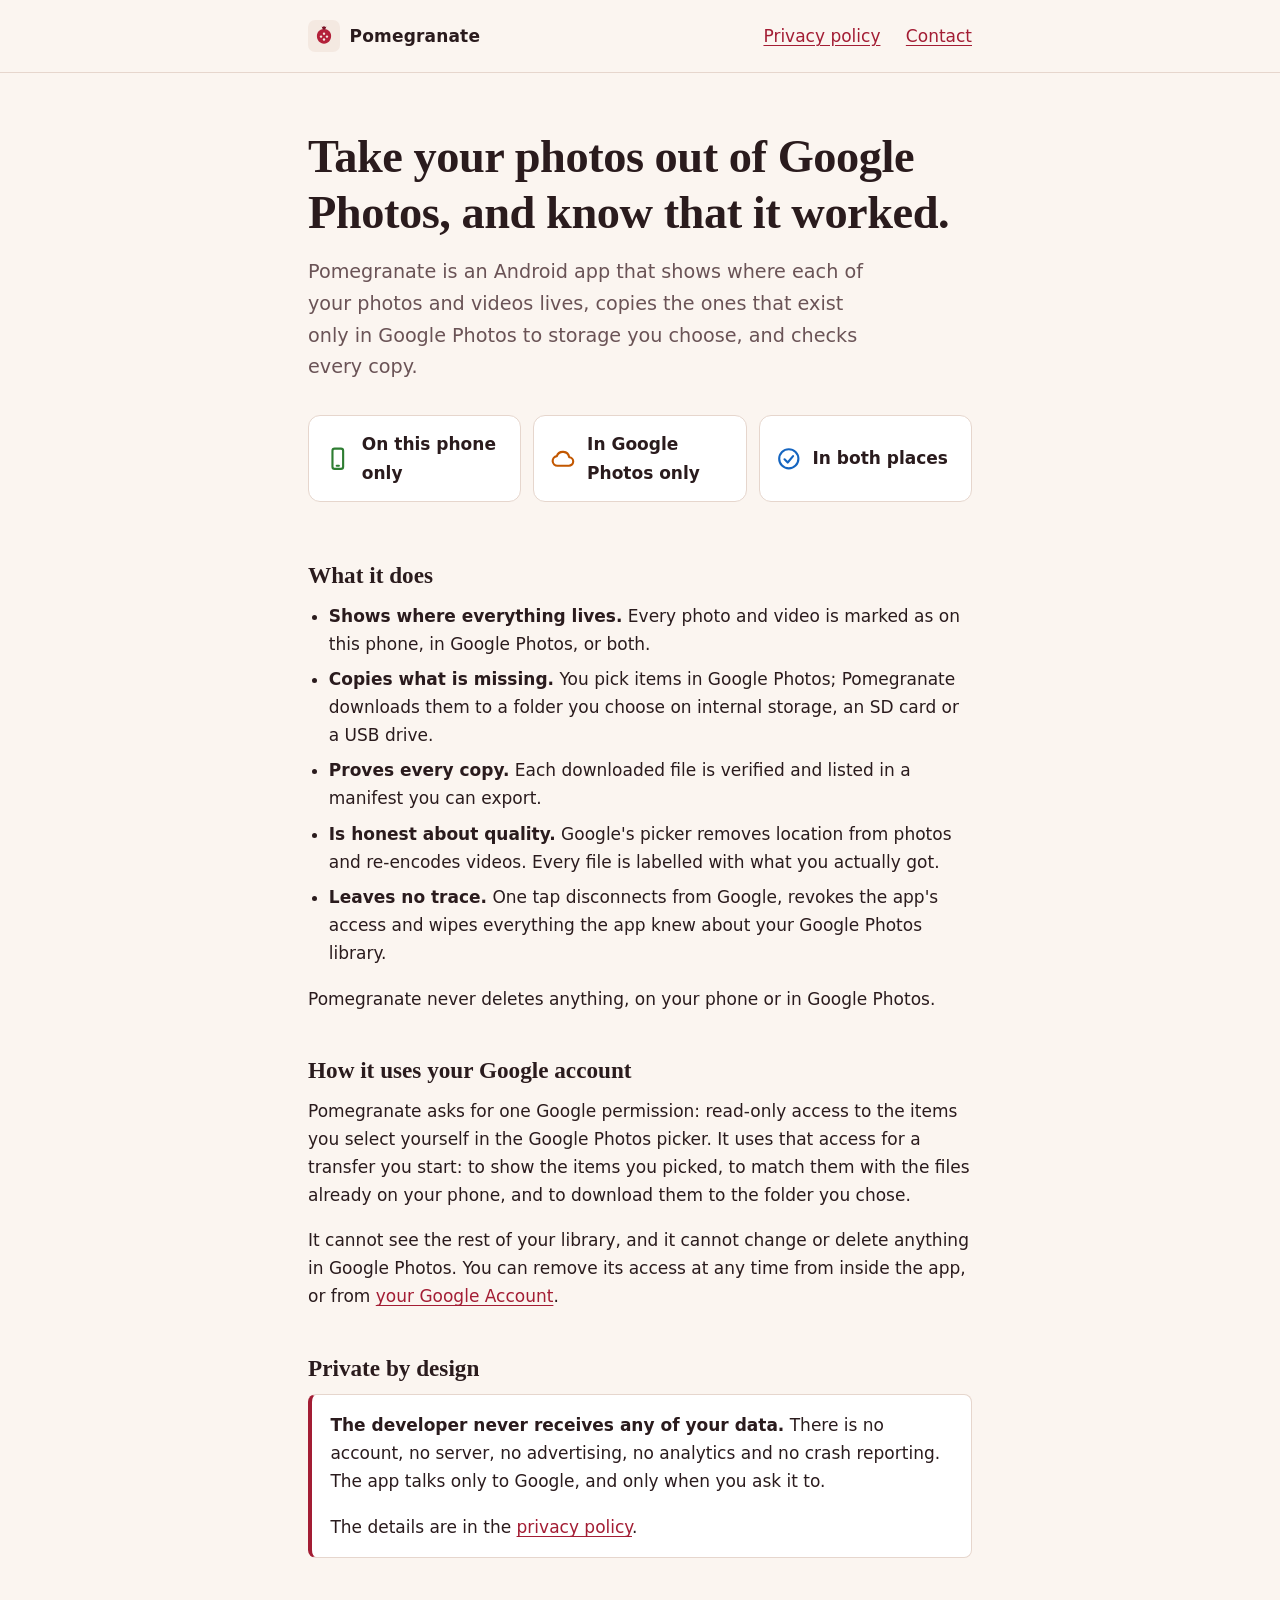
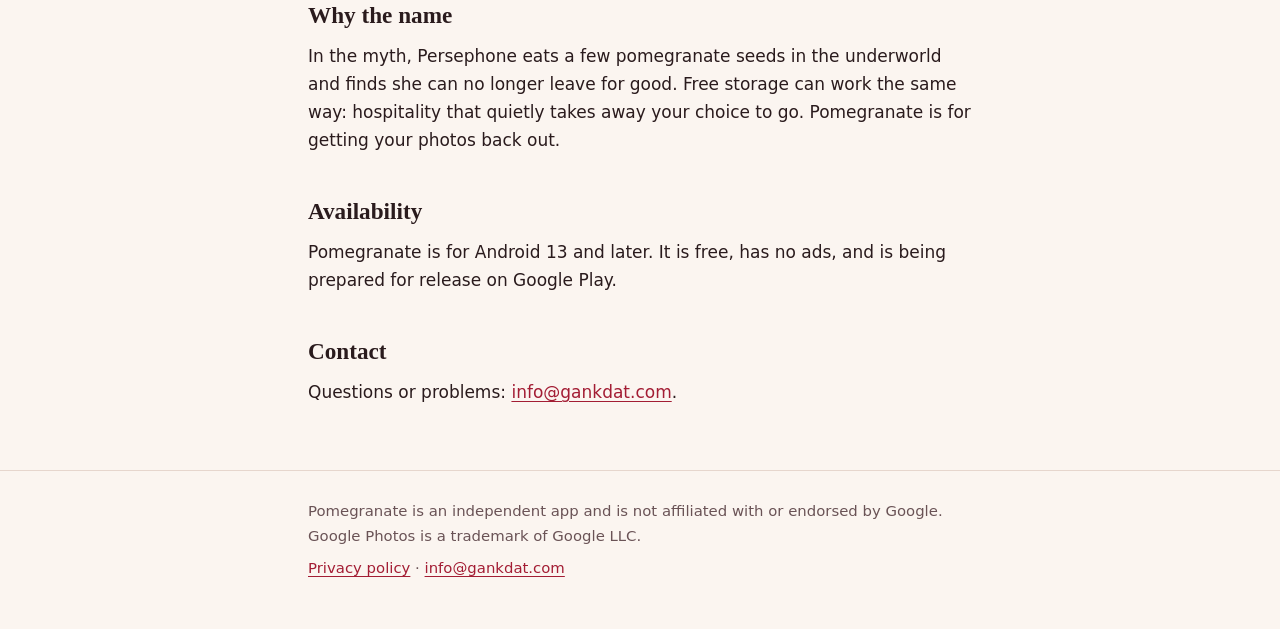
==== site/pomegranate/index.html @ b2cea37d "feat(play): homepage and privacy pages for gankdat.com, policy link in Settings (task 35) Static sit" ====
<!doctype html>
<html lang="en">
<head>
<meta charset="utf-8">
<meta name="viewport" content="width=device-width, initial-scale=1">
<title>Pomegranate for Google Photos</title>
<meta name="description" content="Pomegranate is an Android app that shows where each of your photos lives, copies your Google Photos library to storage you choose, and verifies every file.">
<link rel="canonical" href="https://gankdat.com/pomegranate/">
<link rel="stylesheet" href="style.css">
<link rel="icon" href="icon.svg" type="image/svg+xml">
</head>
<body>

<header class="site">
  <div class="wrap">
    <a class="brand" href="./" aria-label="Pomegranate home">
      <svg viewBox="0 0 108 108" aria-hidden="true">
        <rect width="108" height="108" rx="24" fill="#F4E9E1"/>
        <path fill="#B3213A" d="M54 30c-14 0-24 10-24 24s10 26 24 26 24-12 24-26S68 30 54 30z"/>
        <path fill="#7A1326" d="M46 22l4 10h8l4-10-4 2-4-4-4 4z"/>
        <g fill="#F4E9E1"><circle cx="54" cy="46" r="4"/><circle cx="44" cy="56" r="4"/><circle cx="64" cy="56" r="4"/><circle cx="54" cy="66" r="4"/></g>
      </svg>
      Pomegranate
    </a>
    <nav aria-label="Site">
      <a href="privacy/">Privacy policy</a>
      <a href="mailto:info@gankdat.com">Contact</a>
    </nav>
  </div>
</header>

<main class="wrap">

  <section class="hero">
    <h1>Take your photos out of Google Photos, and know that it worked.</h1>
    <p class="lede">Pomegranate is an Android app that shows where each of your photos and videos lives, copies the ones that exist only in Google Photos to storage you choose, and checks every copy.</p>

    <ul class="states" aria-label="The three places a photo can be">
      <li>
        <svg class="phone" viewBox="0 0 24 24" fill="none" stroke="currentColor" stroke-width="2" stroke-linecap="round" stroke-linejoin="round" aria-hidden="true"><rect x="7" y="2.5" width="10" height="19" rx="2"/><path d="M11 18.5h2"/></svg>
        <span>On this phone only</span>
      </li>
      <li>
        <svg class="cloud" viewBox="0 0 24 24" fill="none" stroke="currentColor" stroke-width="2" stroke-linecap="round" stroke-linejoin="round" aria-hidden="true"><path d="M7 18.5a4.5 4.5 0 0 1-.6-8.96A6 6 0 0 1 18 10.5a4 4 0 0 1-.5 8z"/></svg>
        <span>In Google Photos only</span>
      </li>
      <li>
        <svg class="both" viewBox="0 0 24 24" fill="none" stroke="currentColor" stroke-width="2" stroke-linecap="round" stroke-linejoin="round" aria-hidden="true"><circle cx="12" cy="12" r="9"/><path d="M8 12.5l3 3 5-6"/></svg>
        <span>In both places</span>
      </li>
    </ul>
  </section>

  <h2>What it does</h2>
  <ul>
    <li><strong>Shows where everything lives.</strong> Every photo and video is marked as on this phone, in Google Photos, or both.</li>
    <li><strong>Copies what is missing.</strong> You pick items in Google Photos; Pomegranate downloads them to a folder you choose on internal storage, an SD card or a USB drive.</li>
    <li><strong>Proves every copy.</strong> Each downloaded file is verified and listed in a manifest you can export.</li>
    <li><strong>Is honest about quality.</strong> Google's picker removes location from photos and re-encodes videos. Every file is labelled with what you actually got.</li>
    <li><strong>Leaves no trace.</strong> One tap disconnects from Google, revokes the app's access and wipes everything the app knew about your Google Photos library.</li>
  </ul>
  <p>Pomegranate never deletes anything, on your phone or in Google Photos.</p>

  <h2>How it uses your Google account</h2>
  <p>Pomegranate asks for one Google permission: read-only access to the items you select yourself in the Google Photos picker. It uses that access for a transfer you start: to show the items you picked, to match them with the files already on your phone, and to download them to the folder you chose.</p>
  <p>It cannot see the rest of your library, and it cannot change or delete anything in Google Photos. You can remove its access at any time from inside the app, or from <a href="https://myaccount.google.com/permissions">your Google Account</a>.</p>

  <h2>Private by design</h2>
  <div class="callout">
    <p><strong>The developer never receives any of your data.</strong> There is no account, no server, no advertising, no analytics and no crash reporting. The app talks only to Google, and only when you ask it to.</p>
    <p>The details are in the <a href="privacy/">privacy policy</a>.</p>
  </div>

  <h2>Why the name</h2>
  <p>In the myth, Persephone eats a few pomegranate seeds in the underworld and finds she can no longer leave for good. Free storage can work the same way: hospitality that quietly takes away your choice to go. Pomegranate is for getting your photos back out.</p>

  <h2>Availability</h2>
  <p>Pomegranate is for Android 13 and later. It is free, has no ads, and is being prepared for release on Google Play.</p>

  <h2>Contact</h2>
  <p>Questions or problems: <a href="mailto:info@gankdat.com">info@gankdat.com</a>.</p>

</main>

<footer class="site">
  <div class="wrap">
    <p>Pomegranate is an independent app and is not affiliated with or endorsed by Google. Google Photos is a trademark of Google LLC.</p>
    <p><a href="privacy/">Privacy policy</a> · <a href="mailto:info@gankdat.com">info@gankdat.com</a></p>
  </div>
</footer>

</body>
</html>
---- site/pomegranate/style.css ----
/* Pomegranate website. Self-contained on purpose: no scripts, no web fonts,
   no third-party requests, so the pages keep the promise they describe. */

:root {
  --paper: #fbf5f0;
  --panel: #ffffff;
  --ink: #2a1b1d;
  --muted: #6a5356;
  --rule: #e6d6cd;
  --accent: #a31d34;
  --accent-deep: #7a1326;
  --phone: #2e7d32;
  --cloud: #c25700;
  --both: #1565c0;
  color-scheme: light dark;
}

@media (prefers-color-scheme: dark) {
  :root {
    --paper: #181112;
    --panel: #221819;
    --ink: #f3e7e2;
    --muted: #b9a5a3;
    --rule: #3a2a2c;
    --accent: #f08a9b;
    --accent-deep: #f4a9b5;
    --phone: #81c784;
    --cloud: #ffb74d;
    --both: #64b5f6;
  }
}

* { box-sizing: border-box; }

html { -webkit-text-size-adjust: 100%; }

body {
  margin: 0;
  background: var(--paper);
  color: var(--ink);
  font: 1.0625rem/1.65 system-ui, -apple-system, "Segoe UI", Roboto, Helvetica, Arial, sans-serif;
}

.wrap {
  max-width: 44rem;
  margin: 0 auto;
  padding: 0 1.25rem;
}

header.site {
  padding: 1.25rem 0;
  border-bottom: 1px solid var(--rule);
}

header.site .wrap {
  display: flex;
  align-items: center;
  justify-content: space-between;
  gap: 1rem;
  flex-wrap: wrap;
}

.brand {
  display: inline-flex;
  align-items: center;
  gap: 0.6rem;
  color: var(--ink);
  text-decoration: none;
  font-weight: 650;
  letter-spacing: 0.01em;
}

.brand svg { width: 2rem; height: 2rem; flex: none; }

nav a { margin-left: 1.25rem; }
nav a:first-child { margin-left: 0; }

a { color: var(--accent); text-underline-offset: 0.18em; }
a:hover { color: var(--accent-deep); }
a:focus-visible { outline: 2px solid var(--accent); outline-offset: 3px; border-radius: 2px; }

h1, h2 {
  font-family: "Iowan Old Style", "Palatino Linotype", Palatino, Georgia, serif;
  font-weight: 600;
  line-height: 1.2;
  text-wrap: balance;
}

h1 { font-size: clamp(2rem, 6vw, 2.9rem); margin: 0 0 1rem; letter-spacing: -0.01em; }
h2 { font-size: 1.45rem; margin: 2.75rem 0 0.75rem; }

p, ul, ol, table { margin: 0 0 1.1rem; }
ul, ol { padding-left: 1.3rem; }
li { margin-bottom: 0.45rem; }

.hero { padding: 3.5rem 0 1rem; }
.lede { font-size: 1.2rem; color: var(--muted); max-width: 36rem; }
.updated { color: var(--muted); font-size: 0.95rem; }

/* The three places a photo can be: same colours and order as in the app. */
.states {
  list-style: none;
  padding: 0;
  margin: 2rem 0 0;
  display: grid;
  gap: 0.75rem;
  grid-template-columns: repeat(auto-fit, minmax(12rem, 1fr));
}

.states li {
  margin: 0;
  background: var(--panel);
  border: 1px solid var(--rule);
  border-radius: 0.75rem;
  padding: 0.9rem 1rem;
  display: flex;
  align-items: center;
  gap: 0.7rem;
  font-weight: 600;
}

.states svg { width: 1.6rem; height: 1.6rem; flex: none; }
.states .phone { color: var(--phone); }
.states .cloud { color: var(--cloud); }
.states .both { color: var(--both); }
.states span { color: var(--ink); }

.callout {
  background: var(--panel);
  border: 1px solid var(--rule);
  border-left: 4px solid var(--accent);
  border-radius: 0.5rem;
  padding: 1rem 1.15rem;
}

.callout p:last-child { margin-bottom: 0; }

.table-scroll { overflow-x: auto; margin: 0 0 1.1rem; }

table {
  border-collapse: collapse;
  width: 100%;
  min-width: 34rem;
  margin: 0;
  font-size: 0.97rem;
}

th, td {
  text-align: left;
  vertical-align: top;
  padding: 0.6rem 0.75rem;
  border-bottom: 1px solid var(--rule);
}

th { color: var(--muted); font-weight: 600; }

code {
  font: 0.92em ui-monospace, SFMono-Regular, Menlo, Consolas, monospace;
  overflow-wrap: anywhere;
}

footer.site {
  margin-top: 4rem;
  padding: 1.75rem 0 2.5rem;
  border-top: 1px solid var(--rule);
  color: var(--muted);
  font-size: 0.93rem;
}

footer.site p { margin-bottom: 0.5rem; }
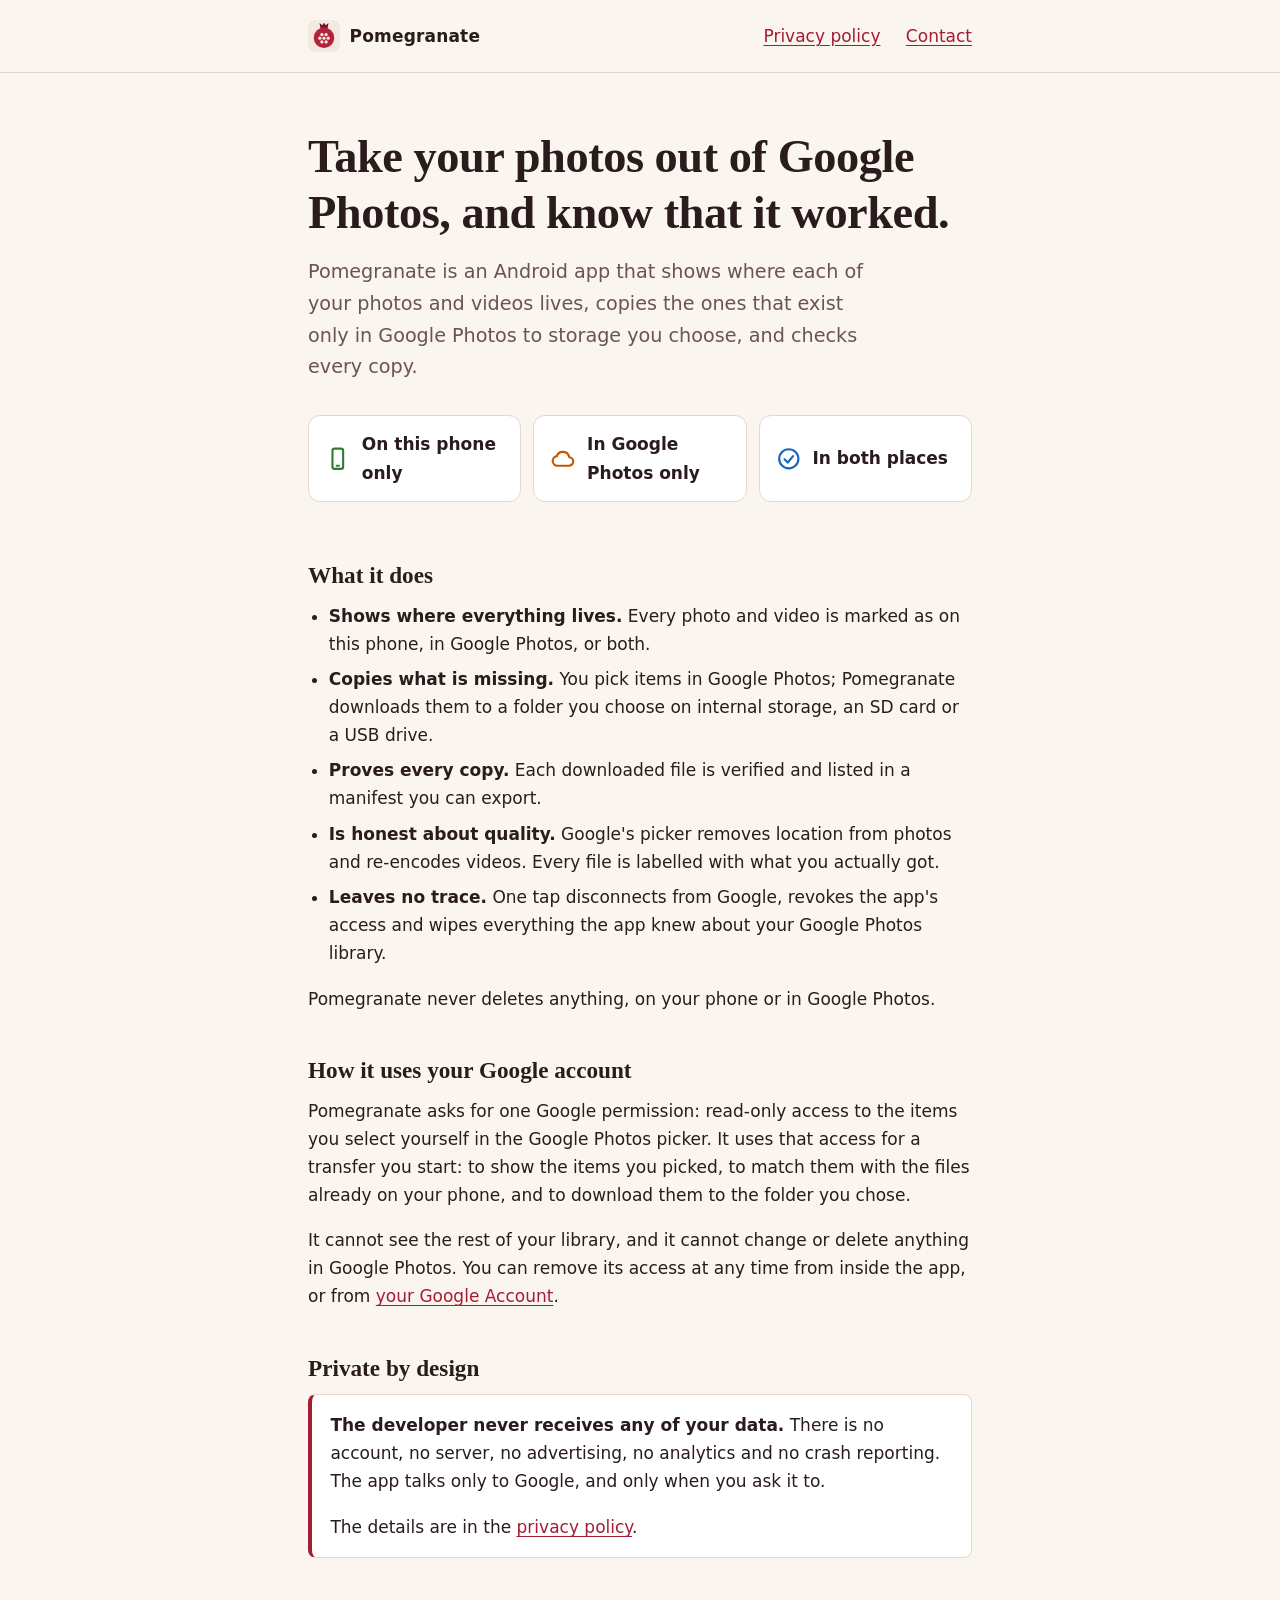
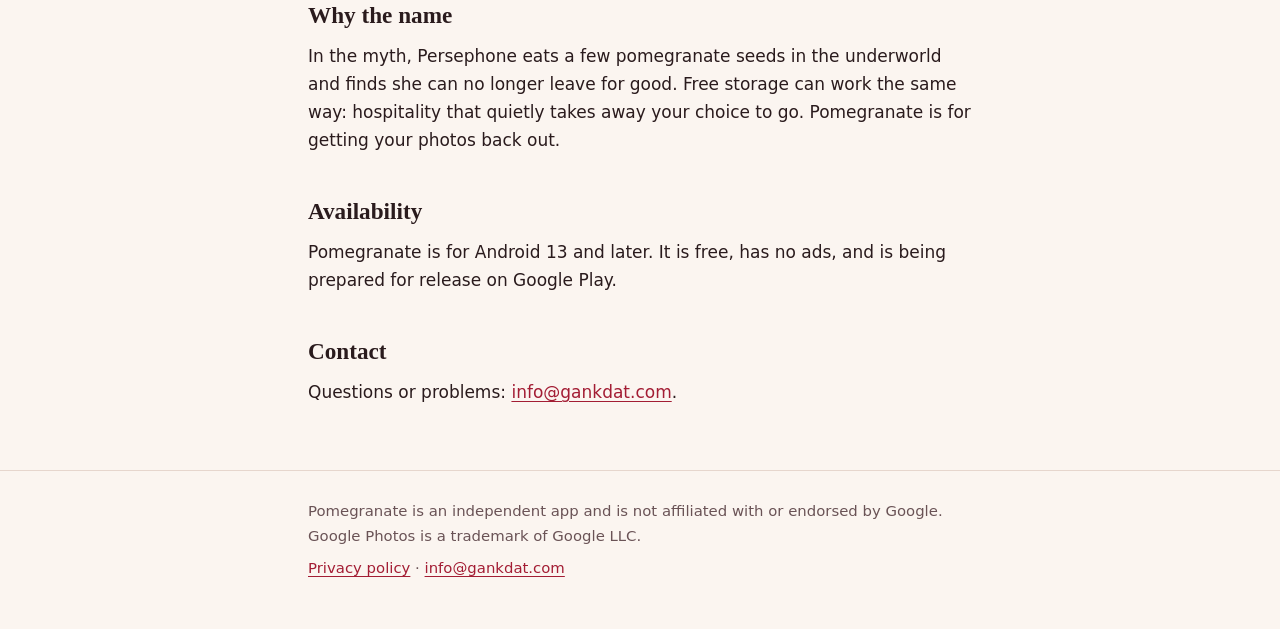
==== commit 96f1f84c: "feat(play): adaptive launcher icon with themed layer; draft store icon and feature graphic (task 35)" ====
--- a/site/pomegranate/index.html
+++ b/site/pomegranate/index.html
@@ -14,11 +14,11 @@
 <header class="site">
   <div class="wrap">
     <a class="brand" href="./" aria-label="Pomegranate home">
-      <svg viewBox="0 0 108 108" aria-hidden="true">
-        <rect width="108" height="108" rx="24" fill="#F4E9E1"/>
-        <path fill="#B3213A" d="M54 30c-14 0-24 10-24 24s10 26 24 26 24-12 24-26S68 30 54 30z"/>
-        <path fill="#7A1326" d="M46 22l4 10h8l4-10-4 2-4-4-4 4z"/>
-        <g fill="#F4E9E1"><circle cx="54" cy="46" r="4"/><circle cx="44" cy="56" r="4"/><circle cx="64" cy="56" r="4"/><circle cx="54" cy="66" r="4"/></g>
+      <svg viewBox="18 18 72 72" aria-hidden="true">
+        <rect x="18" y="18" width="72" height="72" rx="16" fill="#F4E9E1"/>
+        <path fill="#7A1326" d="M46 37L44 25l6 5 4-6 4 6 6-5-2 12z"/>
+        <circle cx="54" cy="58" r="23" fill="#B3213A"/>
+        <g fill="#F4E9E1"><circle cx="54" cy="59" r="3.6"/><circle cx="63.50" cy="59" r="3.6"/><circle cx="58.75" cy="67.23" r="3.6"/><circle cx="49.25" cy="67.23" r="3.6"/><circle cx="44.50" cy="59" r="3.6"/><circle cx="49.25" cy="50.77" r="3.6"/><circle cx="58.75" cy="50.77" r="3.6"/></g>
       </svg>
       Pomegranate
     </a>
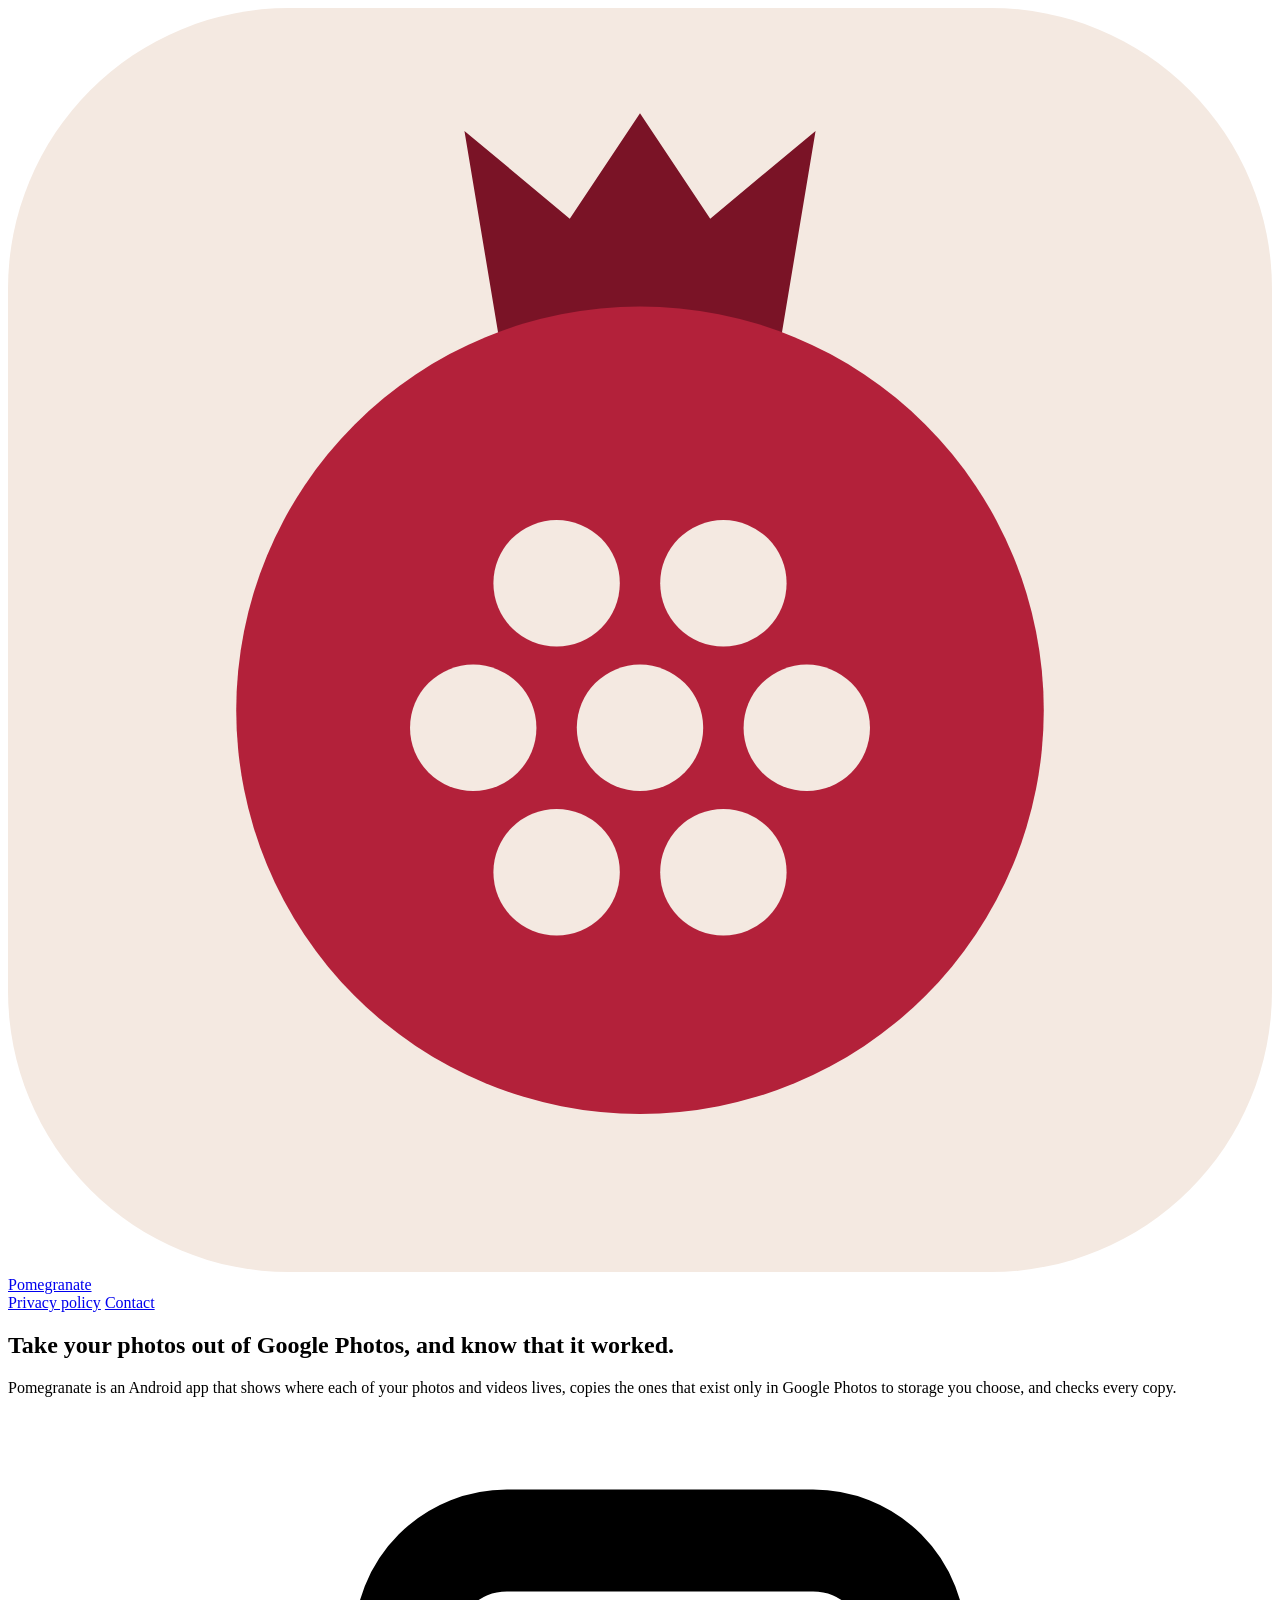
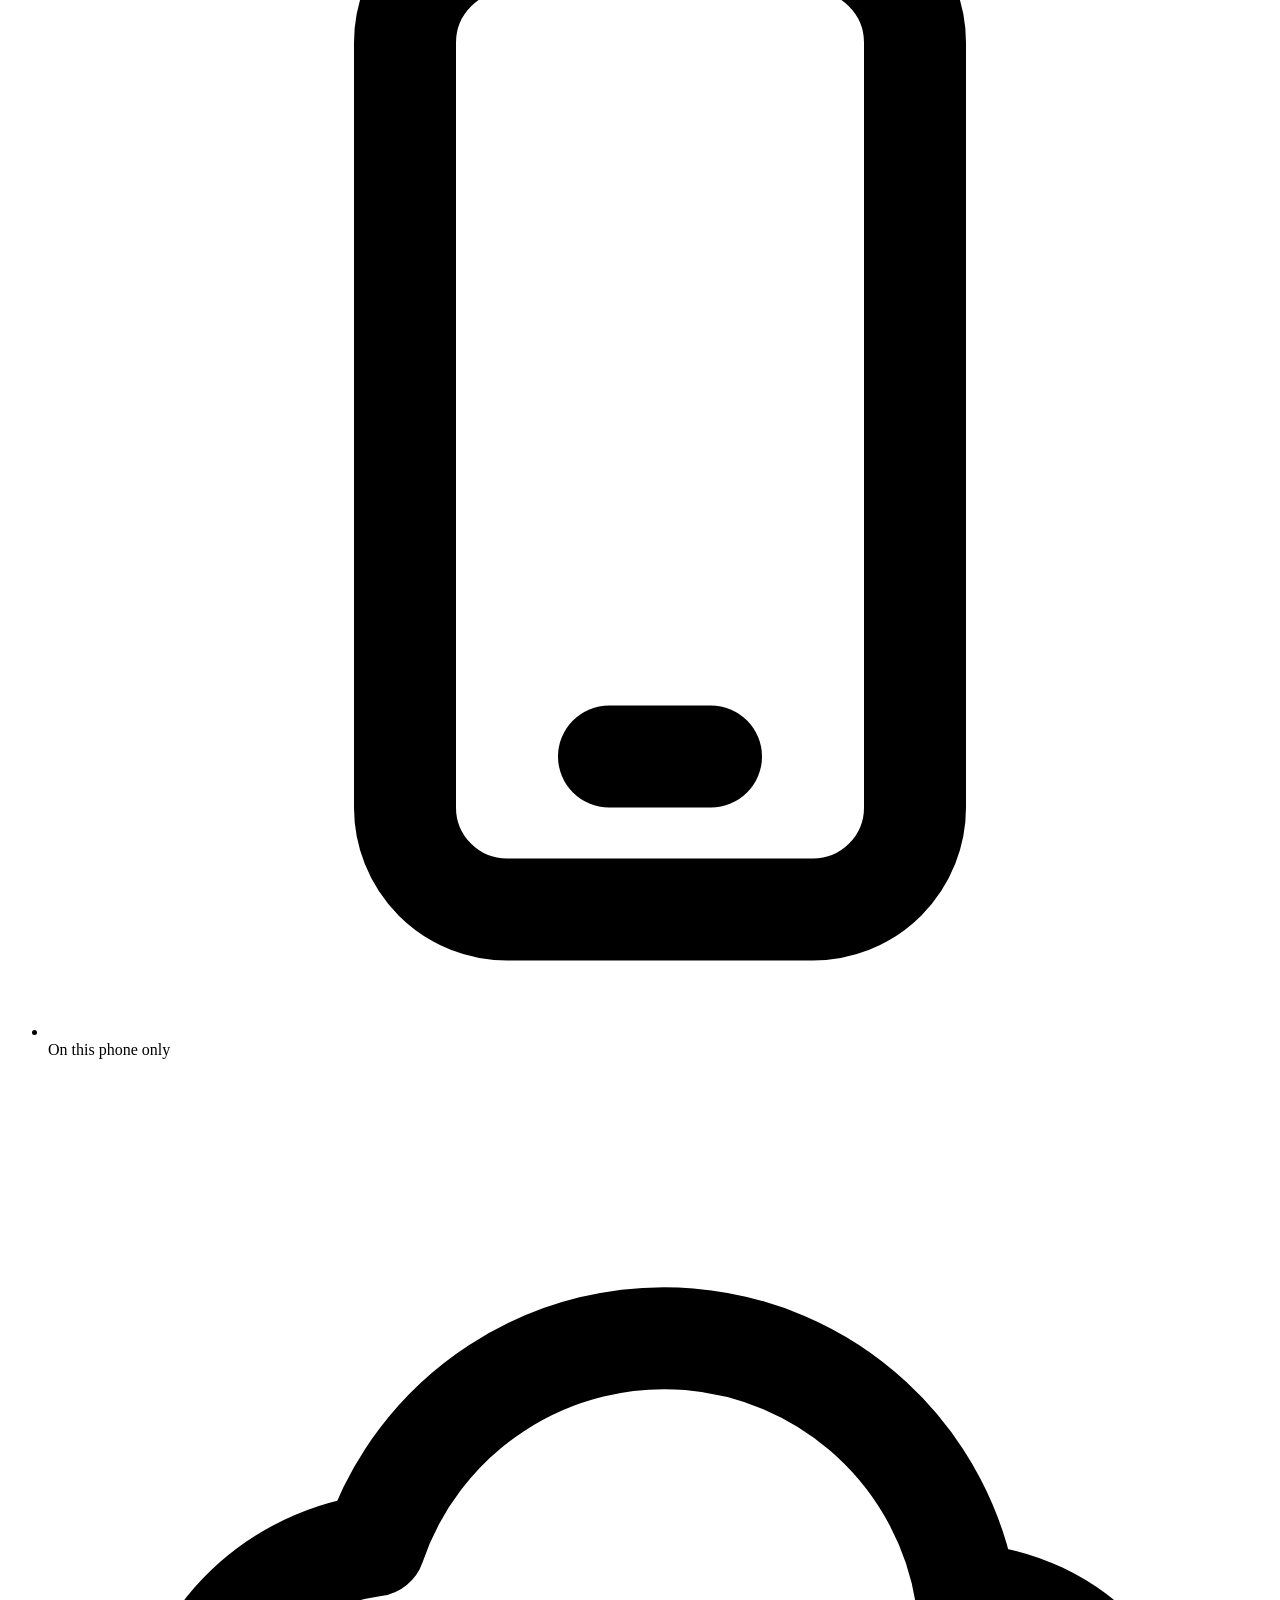
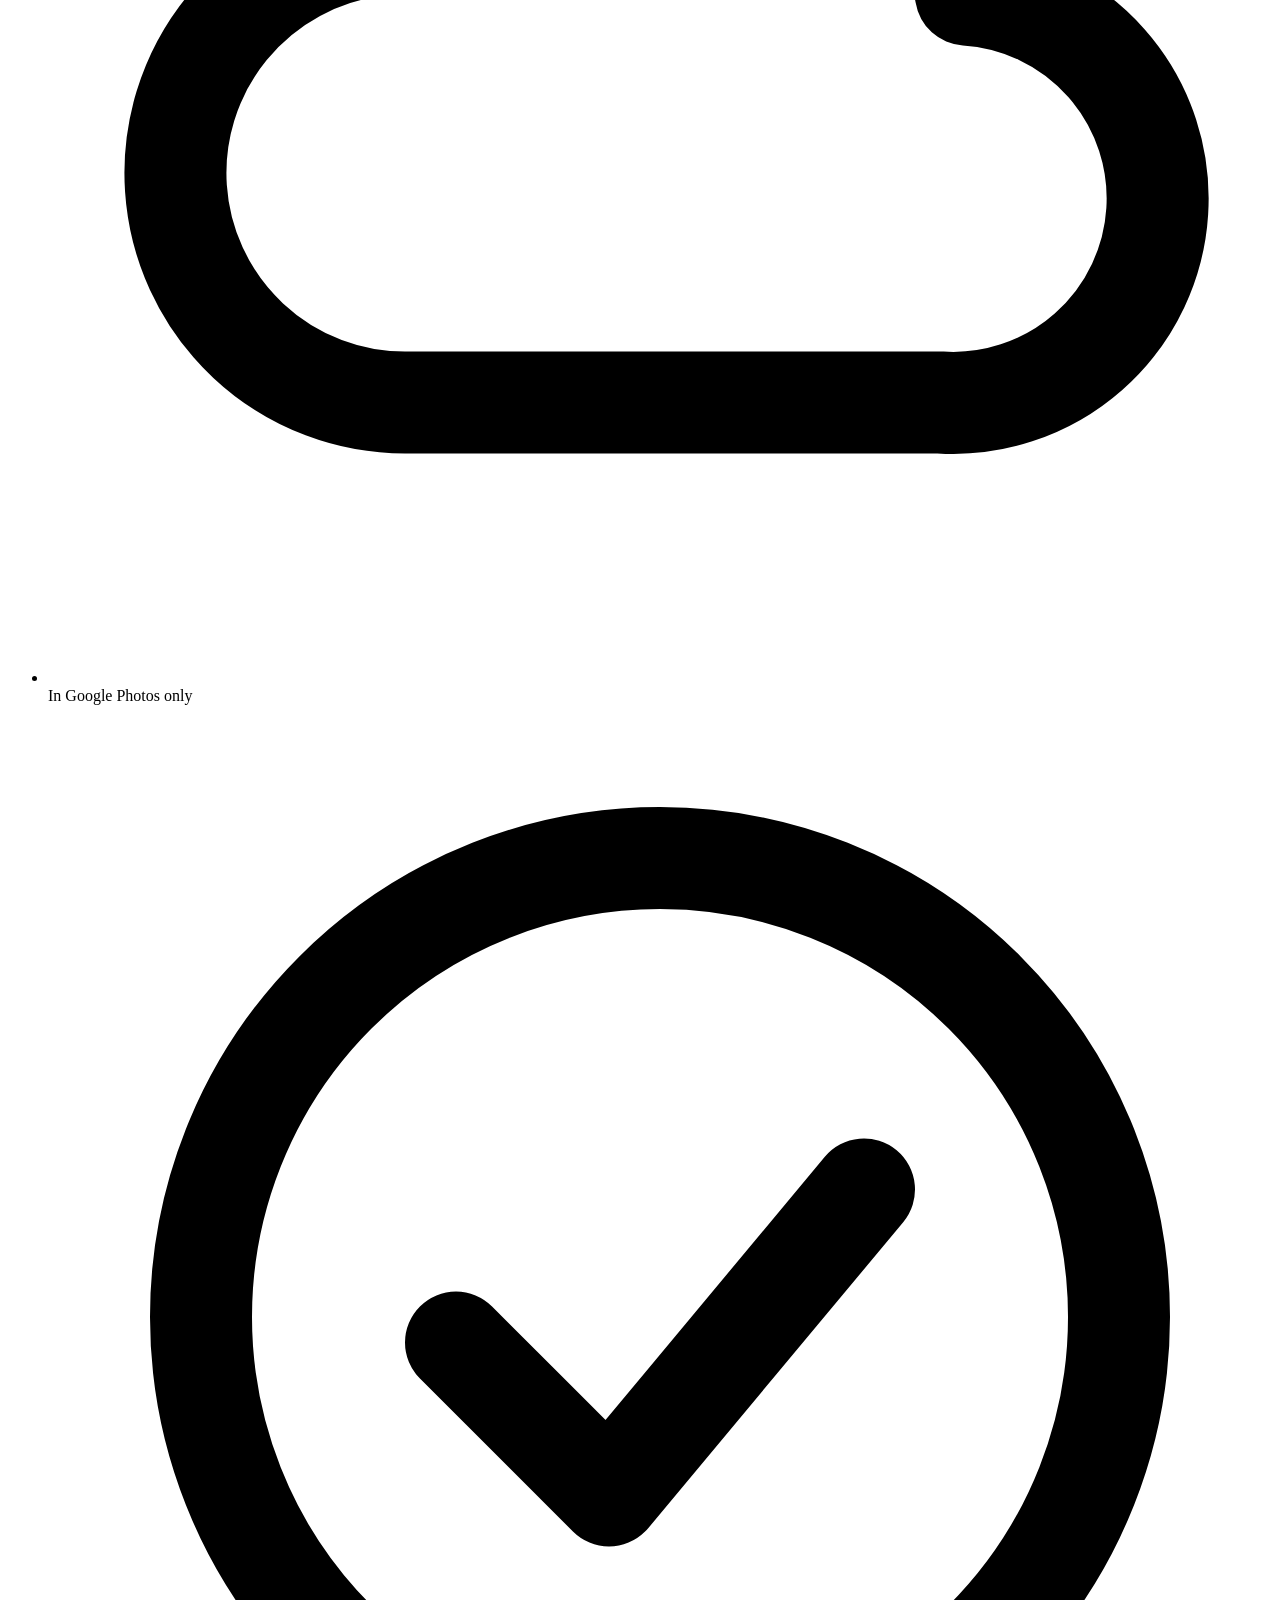
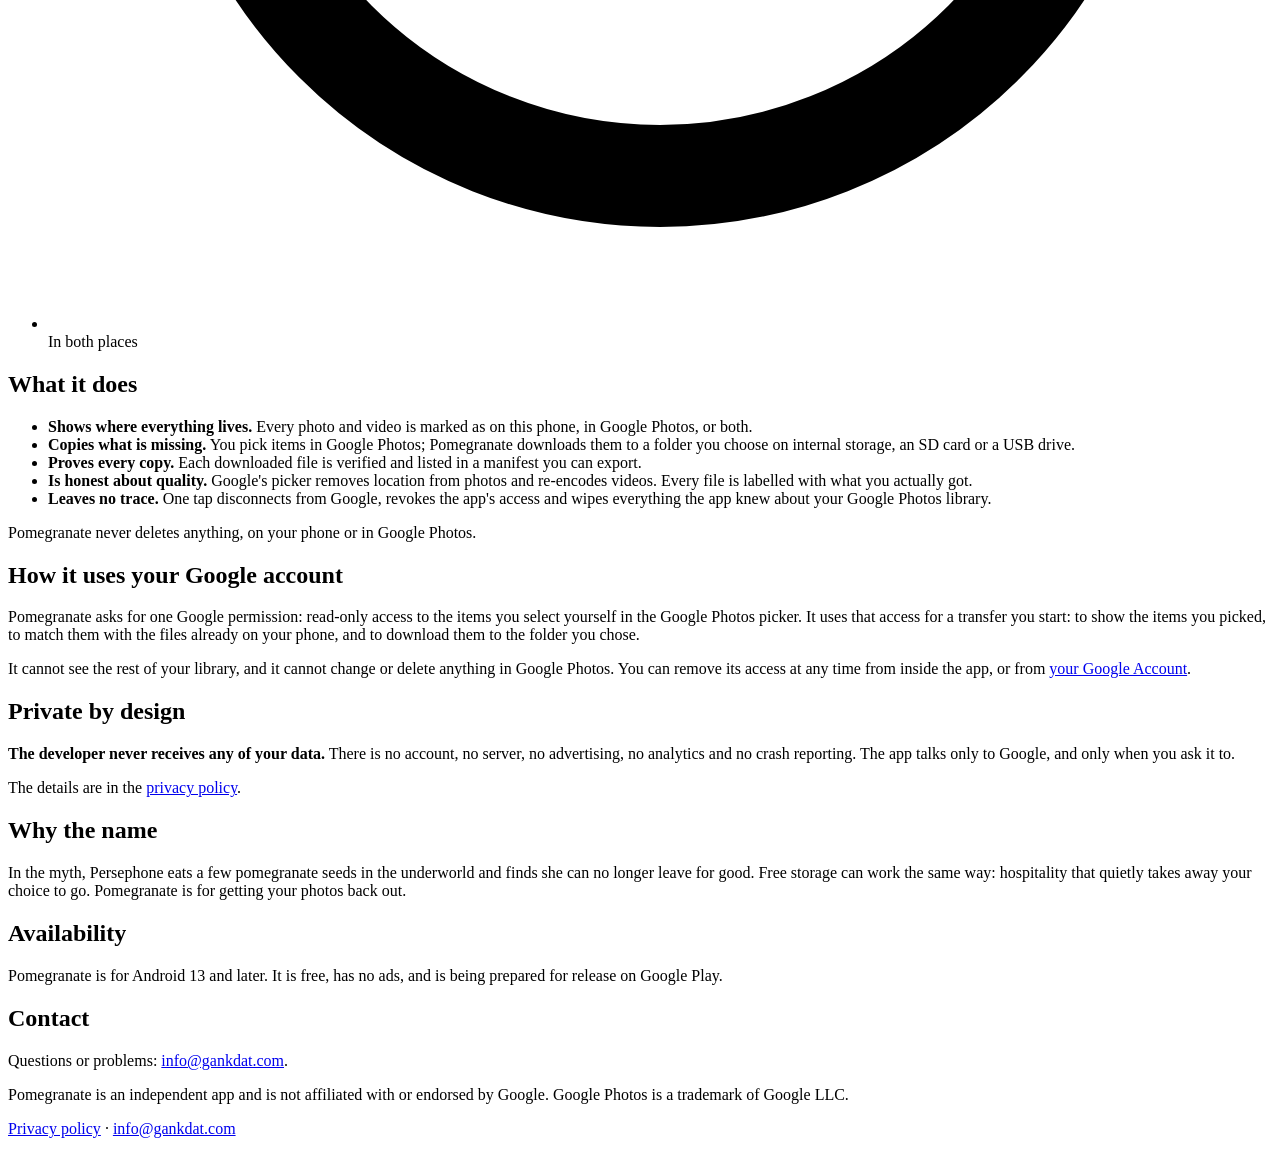
==== commit 4eef4ab8: "docs(play): Picker scope is sensitive; hosting notes; design becomes task 36 Site pages use root-abs" ====
--- a/site/pomegranate/index.html
+++ b/site/pomegranate/index.html
@@ -6,14 +6,14 @@
 <title>Pomegranate for Google Photos</title>
 <meta name="description" content="Pomegranate is an Android app that shows where each of your photos lives, copies your Google Photos library to storage you choose, and verifies every file.">
 <link rel="canonical" href="https://gankdat.com/pomegranate/">
-<link rel="stylesheet" href="style.css">
-<link rel="icon" href="icon.svg" type="image/svg+xml">
+<link rel="stylesheet" href="/pomegranate/style.css">
+<link rel="icon" href="/pomegranate/icon.svg" type="image/svg+xml">
 </head>
 <body>
 
 <header class="site">
   <div class="wrap">
-    <a class="brand" href="./" aria-label="Pomegranate home">
+    <a class="brand" href="/pomegranate/" aria-label="Pomegranate home">
       <svg viewBox="18 18 72 72" aria-hidden="true">
         <rect x="18" y="18" width="72" height="72" rx="16" fill="#F4E9E1"/>
         <path fill="#7A1326" d="M46 37L44 25l6 5 4-6 4 6 6-5-2 12z"/>
@@ -23,7 +23,7 @@
       Pomegranate
     </a>
     <nav aria-label="Site">
-      <a href="privacy/">Privacy policy</a>
+      <a href="/pomegranate/privacy/">Privacy policy</a>
       <a href="mailto:info@gankdat.com">Contact</a>
     </nav>
   </div>
@@ -68,7 +68,7 @@
   <h2>Private by design</h2>
   <div class="callout">
     <p><strong>The developer never receives any of your data.</strong> There is no account, no server, no advertising, no analytics and no crash reporting. The app talks only to Google, and only when you ask it to.</p>
-    <p>The details are in the <a href="privacy/">privacy policy</a>.</p>
+    <p>The details are in the <a href="/pomegranate/privacy/">privacy policy</a>.</p>
   </div>
 
   <h2>Why the name</h2>
@@ -85,7 +85,7 @@
 <footer class="site">
   <div class="wrap">
     <p>Pomegranate is an independent app and is not affiliated with or endorsed by Google. Google Photos is a trademark of Google LLC.</p>
-    <p><a href="privacy/">Privacy policy</a> · <a href="mailto:info@gankdat.com">info@gankdat.com</a></p>
+    <p><a href="/pomegranate/privacy/">Privacy policy</a> · <a href="mailto:info@gankdat.com">info@gankdat.com</a></p>
   </div>
 </footer>
 
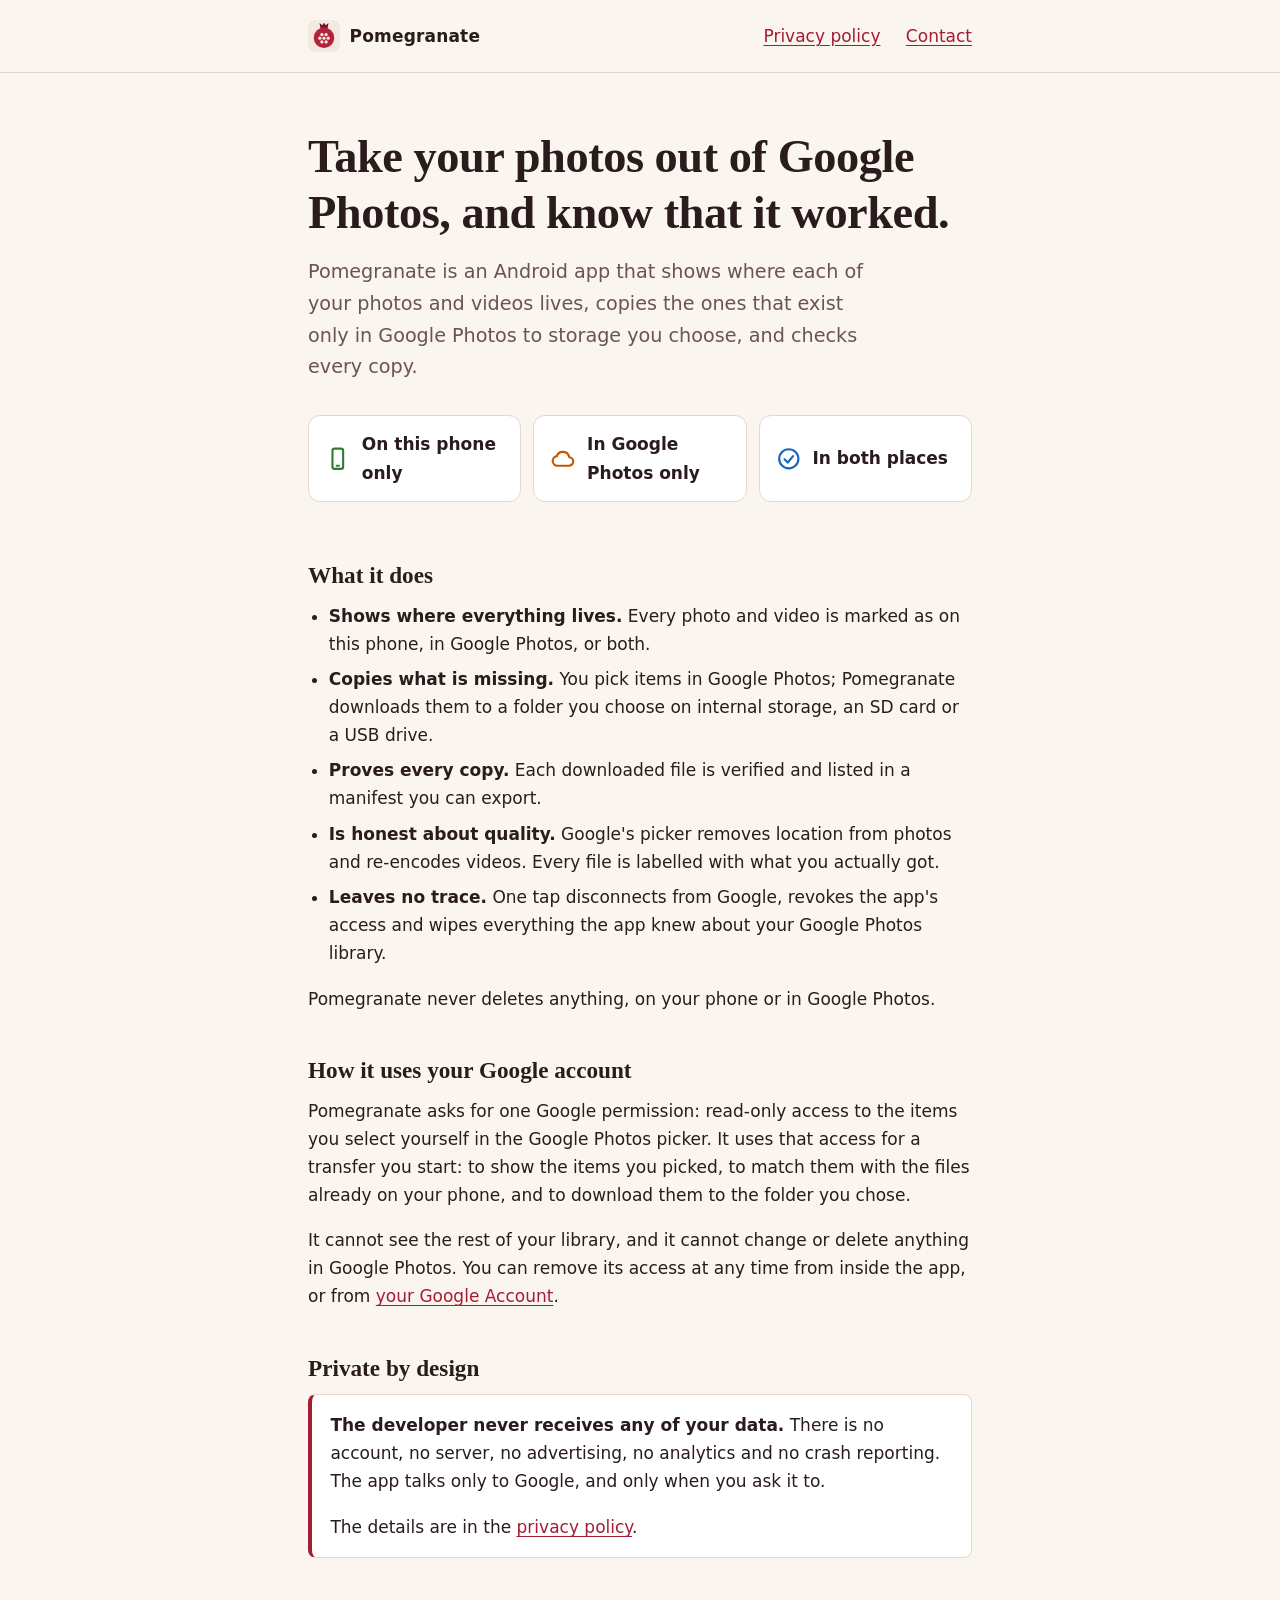
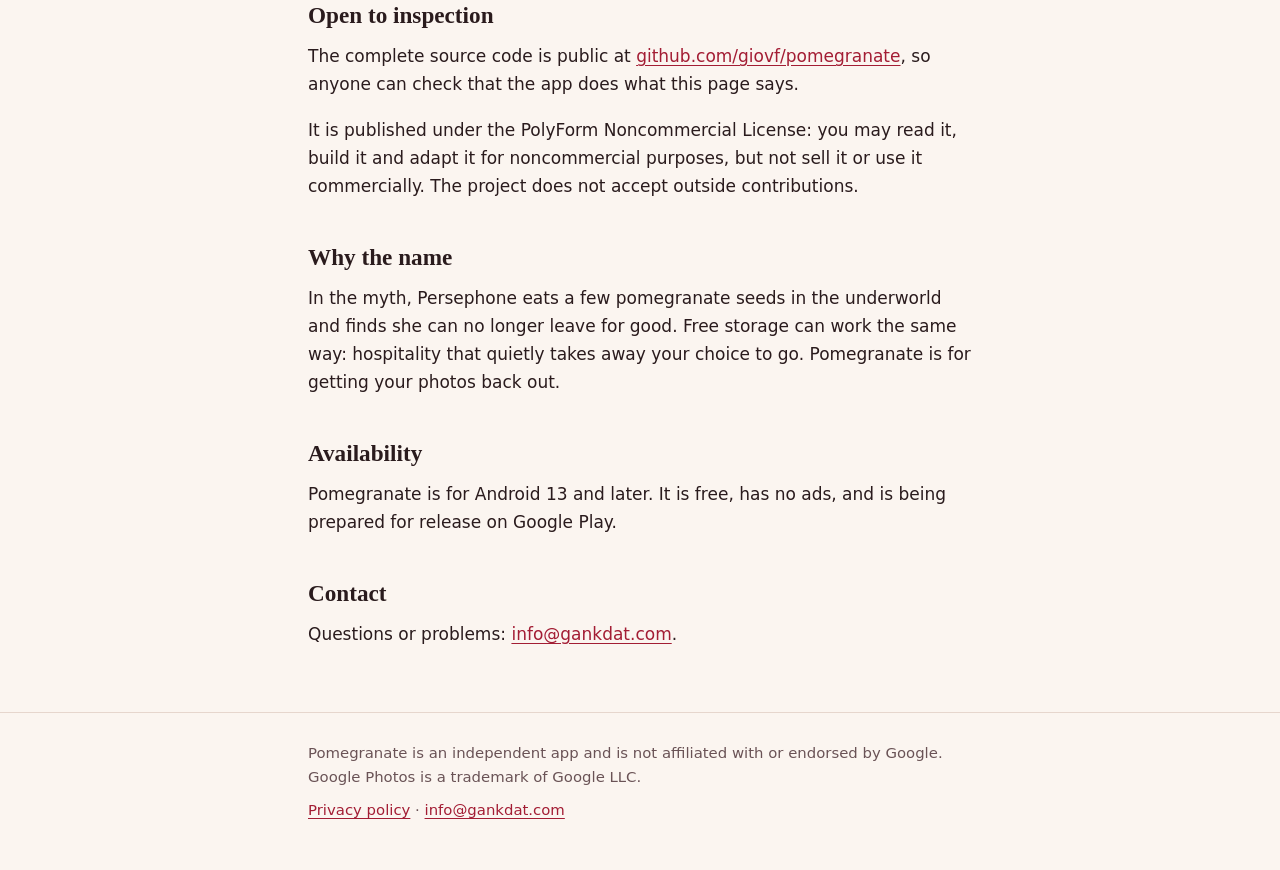
==== commit 459fd891: "feat(play): publish the website with GitHub Pages; link to the public source (task 35) Workflow depl" ====
--- a/site/pomegranate/index.html
+++ b/site/pomegranate/index.html
@@ -5,15 +5,15 @@
 <meta name="viewport" content="width=device-width, initial-scale=1">
 <title>Pomegranate for Google Photos</title>
 <meta name="description" content="Pomegranate is an Android app that shows where each of your photos lives, copies your Google Photos library to storage you choose, and verifies every file.">
-<link rel="canonical" href="https://gankdat.com/pomegranate/">
-<link rel="stylesheet" href="/pomegranate/style.css">
-<link rel="icon" href="/pomegranate/icon.svg" type="image/svg+xml">
+<link rel="canonical" href="https://giovf.github.io/pomegranate/">
+<link rel="stylesheet" href="style.css">
+<link rel="icon" href="icon.svg" type="image/svg+xml">
 </head>
 <body>
 
 <header class="site">
   <div class="wrap">
-    <a class="brand" href="/pomegranate/" aria-label="Pomegranate home">
+    <a class="brand" href="./" aria-label="Pomegranate home">
       <svg viewBox="18 18 72 72" aria-hidden="true">
         <rect x="18" y="18" width="72" height="72" rx="16" fill="#F4E9E1"/>
         <path fill="#7A1326" d="M46 37L44 25l6 5 4-6 4 6 6-5-2 12z"/>
@@ -23,7 +23,7 @@
       Pomegranate
     </a>
     <nav aria-label="Site">
-      <a href="/pomegranate/privacy/">Privacy policy</a>
+      <a href="privacy/">Privacy policy</a>
       <a href="mailto:info@gankdat.com">Contact</a>
     </nav>
   </div>
@@ -68,8 +68,12 @@
   <h2>Private by design</h2>
   <div class="callout">
     <p><strong>The developer never receives any of your data.</strong> There is no account, no server, no advertising, no analytics and no crash reporting. The app talks only to Google, and only when you ask it to.</p>
-    <p>The details are in the <a href="/pomegranate/privacy/">privacy policy</a>.</p>
+    <p>The details are in the <a href="privacy/">privacy policy</a>.</p>
   </div>
+
+  <h2>Open to inspection</h2>
+  <p>The complete source code is public at <a href="https://github.com/giovf/pomegranate">github.com/giovf/pomegranate</a>, so anyone can check that the app does what this page says.</p>
+  <p>It is published under the PolyForm Noncommercial License: you may read it, build it and adapt it for noncommercial purposes, but not sell it or use it commercially. The project does not accept outside contributions.</p>
 
   <h2>Why the name</h2>
   <p>In the myth, Persephone eats a few pomegranate seeds in the underworld and finds she can no longer leave for good. Free storage can work the same way: hospitality that quietly takes away your choice to go. Pomegranate is for getting your photos back out.</p>
@@ -85,7 +89,7 @@
 <footer class="site">
   <div class="wrap">
     <p>Pomegranate is an independent app and is not affiliated with or endorsed by Google. Google Photos is a trademark of Google LLC.</p>
-    <p><a href="/pomegranate/privacy/">Privacy policy</a> · <a href="mailto:info@gankdat.com">info@gankdat.com</a></p>
+    <p><a href="privacy/">Privacy policy</a> · <a href="mailto:info@gankdat.com">info@gankdat.com</a></p>
   </div>
 </footer>
 
--- a/site/pomegranate/style.css
+++ b/site/pomegranate/style.css
@@ -0,0 +1,170 @@
+/* Pomegranate website. Self-contained on purpose: no scripts, no web fonts,
+   no third-party requests, so the pages keep the promise they describe. */
+
+:root {
+  --paper: #fbf5f0;
+  --panel: #ffffff;
+  --ink: #2a1b1d;
+  --muted: #6a5356;
+  --rule: #e6d6cd;
+  --accent: #a31d34;
+  --accent-deep: #7a1326;
+  --phone: #2e7d32;
+  --cloud: #c25700;
+  --both: #1565c0;
+  color-scheme: light dark;
+}
+
+@media (prefers-color-scheme: dark) {
+  :root {
+    --paper: #181112;
+    --panel: #221819;
+    --ink: #f3e7e2;
+    --muted: #b9a5a3;
+    --rule: #3a2a2c;
+    --accent: #f08a9b;
+    --accent-deep: #f4a9b5;
+    --phone: #81c784;
+    --cloud: #ffb74d;
+    --both: #64b5f6;
+  }
+}
+
+* { box-sizing: border-box; }
+
+html { -webkit-text-size-adjust: 100%; }
+
+body {
+  margin: 0;
+  background: var(--paper);
+  color: var(--ink);
+  font: 1.0625rem/1.65 system-ui, -apple-system, "Segoe UI", Roboto, Helvetica, Arial, sans-serif;
+}
+
+.wrap {
+  max-width: 44rem;
+  margin: 0 auto;
+  padding: 0 1.25rem;
+}
+
+header.site {
+  padding: 1.25rem 0;
+  border-bottom: 1px solid var(--rule);
+}
+
+header.site .wrap {
+  display: flex;
+  align-items: center;
+  justify-content: space-between;
+  gap: 1rem;
+  flex-wrap: wrap;
+}
+
+.brand {
+  display: inline-flex;
+  align-items: center;
+  gap: 0.6rem;
+  color: var(--ink);
+  text-decoration: none;
+  font-weight: 650;
+  letter-spacing: 0.01em;
+}
+
+.brand svg { width: 2rem; height: 2rem; flex: none; }
+
+nav a { margin-left: 1.25rem; }
+nav a:first-child { margin-left: 0; }
+
+a { color: var(--accent); text-underline-offset: 0.18em; }
+a:hover { color: var(--accent-deep); }
+a:focus-visible { outline: 2px solid var(--accent); outline-offset: 3px; border-radius: 2px; }
+
+h1, h2 {
+  font-family: "Iowan Old Style", "Palatino Linotype", Palatino, Georgia, serif;
+  font-weight: 600;
+  line-height: 1.2;
+  text-wrap: balance;
+}
+
+h1 { font-size: clamp(2rem, 6vw, 2.9rem); margin: 0 0 1rem; letter-spacing: -0.01em; }
+h2 { font-size: 1.45rem; margin: 2.75rem 0 0.75rem; }
+
+p, ul, ol, table { margin: 0 0 1.1rem; }
+ul, ol { padding-left: 1.3rem; }
+li { margin-bottom: 0.45rem; }
+
+.hero { padding: 3.5rem 0 1rem; }
+.lede { font-size: 1.2rem; color: var(--muted); max-width: 36rem; }
+.updated { color: var(--muted); font-size: 0.95rem; }
+
+/* The three places a photo can be: same colours and order as in the app. */
+.states {
+  list-style: none;
+  padding: 0;
+  margin: 2rem 0 0;
+  display: grid;
+  gap: 0.75rem;
+  grid-template-columns: repeat(auto-fit, minmax(12rem, 1fr));
+}
+
+.states li {
+  margin: 0;
+  background: var(--panel);
+  border: 1px solid var(--rule);
+  border-radius: 0.75rem;
+  padding: 0.9rem 1rem;
+  display: flex;
+  align-items: center;
+  gap: 0.7rem;
+  font-weight: 600;
+}
+
+.states svg { width: 1.6rem; height: 1.6rem; flex: none; }
+.states .phone { color: var(--phone); }
+.states .cloud { color: var(--cloud); }
+.states .both { color: var(--both); }
+.states span { color: var(--ink); }
+
+.callout {
+  background: var(--panel);
+  border: 1px solid var(--rule);
+  border-left: 4px solid var(--accent);
+  border-radius: 0.5rem;
+  padding: 1rem 1.15rem;
+}
+
+.callout p:last-child { margin-bottom: 0; }
+
+.table-scroll { overflow-x: auto; margin: 0 0 1.1rem; }
+
+table {
+  border-collapse: collapse;
+  width: 100%;
+  min-width: 34rem;
+  margin: 0;
+  font-size: 0.97rem;
+}
+
+th, td {
+  text-align: left;
+  vertical-align: top;
+  padding: 0.6rem 0.75rem;
+  border-bottom: 1px solid var(--rule);
+}
+
+th { color: var(--muted); font-weight: 600; }
+
+code {
+  font: 0.92em ui-monospace, SFMono-Regular, Menlo, Consolas, monospace;
+  overflow-wrap: anywhere;
+}
+
+footer.site {
+  margin-top: 4rem;
+  padding: 1.75rem 0 2.5rem;
+  border-top: 1px solid var(--rule);
+  color: var(--muted);
+  font-size: 0.93rem;
+}
+
+footer.site p { margin-bottom: 0.5rem; }
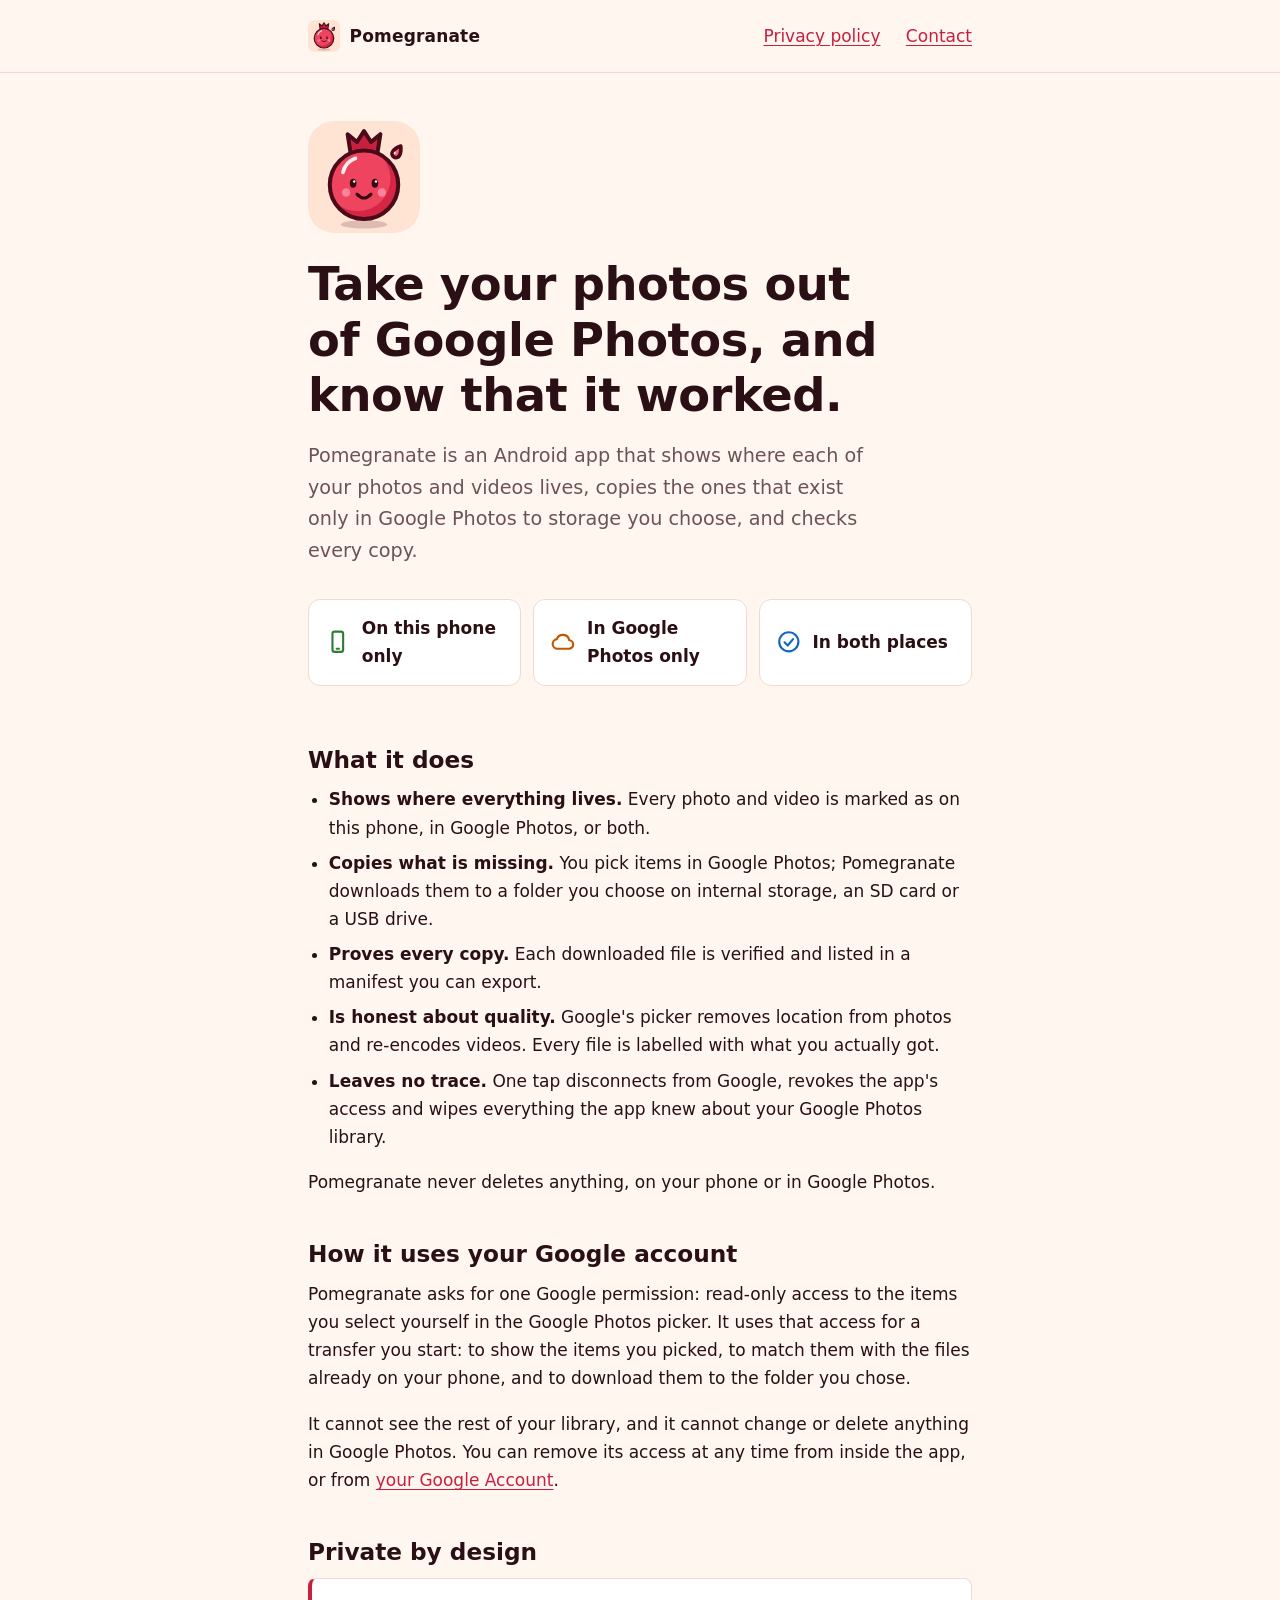
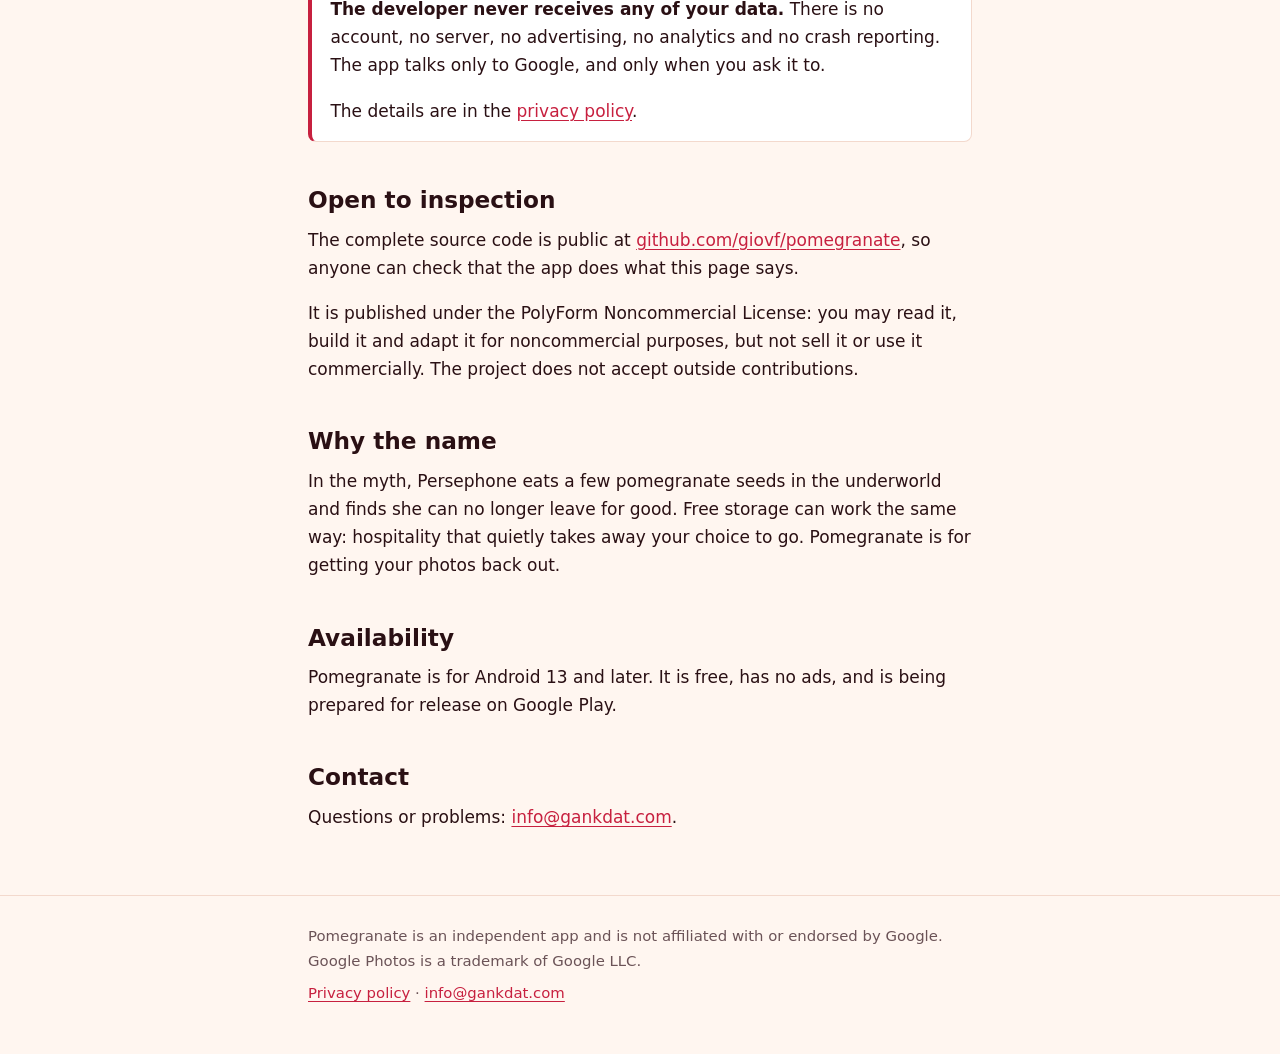
==== commit e9b2d353: "feat(design): cartoon pomegranate character as launcher icon, store graphics and website logo (task " ====
--- a/site/pomegranate/index.html
+++ b/site/pomegranate/index.html
@@ -15,10 +15,25 @@
   <div class="wrap">
     <a class="brand" href="./" aria-label="Pomegranate home">
       <svg viewBox="18 18 72 72" aria-hidden="true">
-        <rect x="18" y="18" width="72" height="72" rx="16" fill="#F4E9E1"/>
-        <path fill="#7A1326" d="M46 37L44 25l6 5 4-6 4 6 6-5-2 12z"/>
-        <circle cx="54" cy="58" r="23" fill="#B3213A"/>
-        <g fill="#F4E9E1"><circle cx="54" cy="59" r="3.6"/><circle cx="63.50" cy="59" r="3.6"/><circle cx="58.75" cy="67.23" r="3.6"/><circle cx="49.25" cy="67.23" r="3.6"/><circle cx="44.50" cy="59" r="3.6"/><circle cx="49.25" cy="50.77" r="3.6"/><circle cx="58.75" cy="50.77" r="3.6"/></g>
+        <defs><clipPath id="pomBody"><circle cx="54" cy="59" r="22"/></clipPath></defs>
+        <rect x="18" y="18" width="72" height="72" rx="16" fill="#FFE3D3"/>
+        <ellipse cx="54" cy="84.5" rx="15" ry="2.6" fill="#4A0A18" opacity="0.18"/>
+        <path d="M45.5 39.5L43.5 26.5l6 5 4.5-7 4.5 7 6-5-2 13Z" fill="#C7203F" stroke="#4A0A18" stroke-width="2.6" stroke-linejoin="round"/>
+        <circle cx="54" cy="59" r="22" fill="#D62645"/>
+        <circle cx="50" cy="55" r="21" fill="#EE4460" clip-path="url(#pomBody)"/>
+        <circle cx="54" cy="59" r="22" fill="none" stroke="#4A0A18" stroke-width="2.6"/>
+        <path d="M40.5 51C41.5 46.5 44.5 43.5 48.5 42" fill="none" stroke="#FFFFFF" stroke-width="2.4" stroke-linecap="round" opacity="0.9"/>
+        <circle cx="42.5" cy="64" r="2.7" fill="#FF8FA3" opacity="0.85"/>
+        <circle cx="65.5" cy="64" r="2.7" fill="#FF8FA3" opacity="0.85"/>
+        <ellipse cx="47" cy="58" rx="2.1" ry="2.9" fill="#3A0812"/>
+        <ellipse cx="61" cy="58" rx="2.1" ry="2.9" fill="#3A0812"/>
+        <circle cx="47.7" cy="56.9" r="0.75" fill="#FFFFFF"/>
+        <circle cx="61.7" cy="56.9" r="0.75" fill="#FFFFFF"/>
+        <path d="M49.5 65Q54 70 58.5 65" fill="none" stroke="#3A0812" stroke-width="2" stroke-linecap="round"/>
+        <g transform="translate(75.5 37.5) rotate(32) scale(0.36)">
+          <path d="M0 -11C5.5 -4 7 2 7 5A7 7 0 0 1 -7 5C-7 2 -5.5 -4 0 -11Z" fill="#FF5C7A" stroke="#4A0A18" stroke-width="6.6" stroke-linejoin="round"/>
+          <ellipse cx="-2.6" cy="5" rx="1.7" ry="2.6" fill="#FFFFFF" opacity="0.85"/>
+        </g>
       </svg>
       Pomegranate
     </a>
@@ -32,6 +47,7 @@
 <main class="wrap">
 
   <section class="hero">
+    <img class="mascot" src="icon.svg" alt="" width="112" height="112">
     <h1>Take your photos out of Google Photos, and know that it worked.</h1>
     <p class="lede">Pomegranate is an Android app that shows where each of your photos and videos lives, copies the ones that exist only in Google Photos to storage you choose, and checks every copy.</p>
 
--- a/site/pomegranate/style.css
+++ b/site/pomegranate/style.css
@@ -2,13 +2,13 @@
    no third-party requests, so the pages keep the promise they describe. */
 
 :root {
-  --paper: #fbf5f0;
+  --paper: #fff6f0;
   --panel: #ffffff;
-  --ink: #2a1b1d;
-  --muted: #6a5356;
-  --rule: #e6d6cd;
-  --accent: #a31d34;
-  --accent-deep: #7a1326;
+  --ink: #2a1014;
+  --muted: #6b5357;
+  --rule: #f3d9cd;
+  --accent: #c7203f;
+  --accent-deep: #9c1230;
   --phone: #2e7d32;
   --cloud: #c25700;
   --both: #1565c0;
@@ -80,8 +80,9 @@
 a:focus-visible { outline: 2px solid var(--accent); outline-offset: 3px; border-radius: 2px; }
 
 h1, h2 {
-  font-family: "Iowan Old Style", "Palatino Linotype", Palatino, Georgia, serif;
-  font-weight: 600;
+  /* Rounded where the system has such a face; no web fonts are loaded. */
+  font-family: ui-rounded, "SF Pro Rounded", "Arial Rounded MT Bold", "Nunito", system-ui, -apple-system, "Segoe UI", Roboto, sans-serif;
+  font-weight: 700;
   line-height: 1.2;
   text-wrap: balance;
 }
@@ -93,7 +94,8 @@
 ul, ol { padding-left: 1.3rem; }
 li { margin-bottom: 0.45rem; }
 
-.hero { padding: 3.5rem 0 1rem; }
+.hero { padding: 3rem 0 1rem; }
+.mascot { display: block; width: 7rem; height: 7rem; margin: 0 0 1.5rem; border-radius: 1.6rem; }
 .lede { font-size: 1.2rem; color: var(--muted); max-width: 36rem; }
 .updated { color: var(--muted); font-size: 0.95rem; }
 
